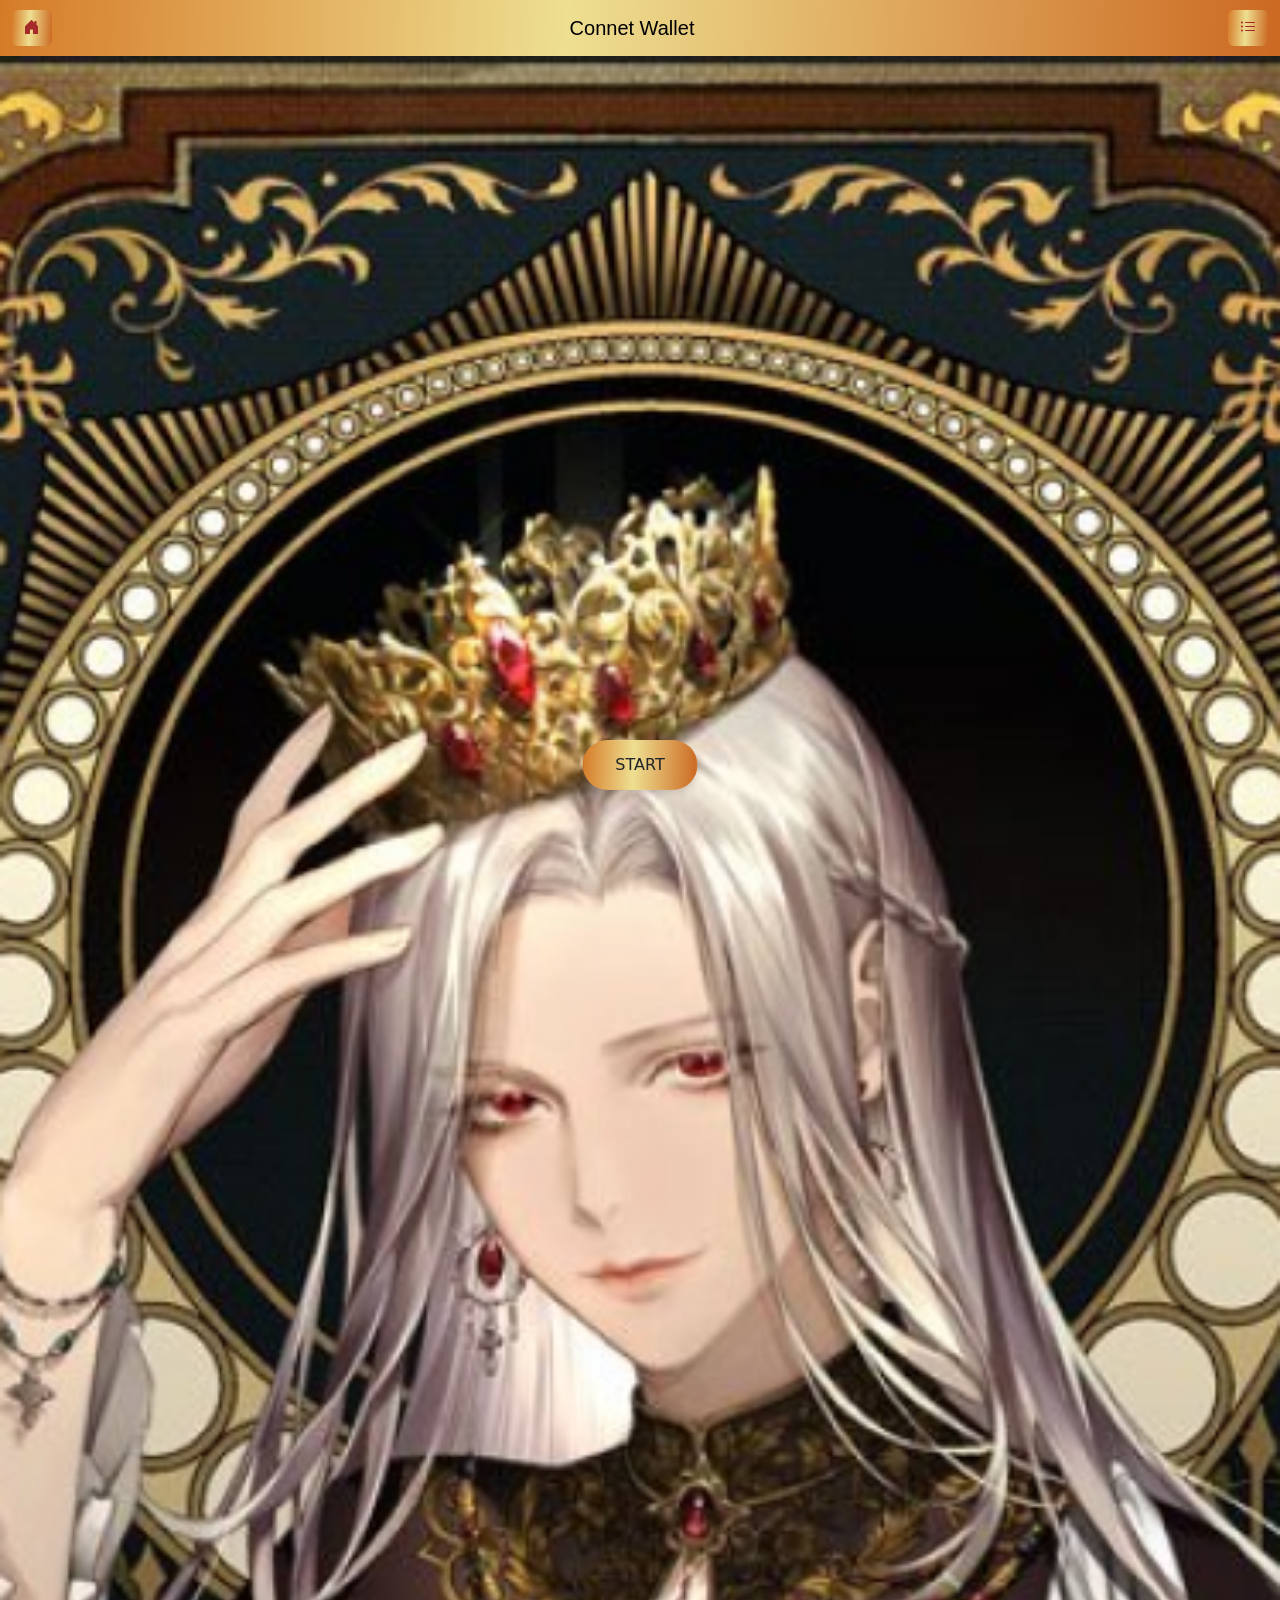
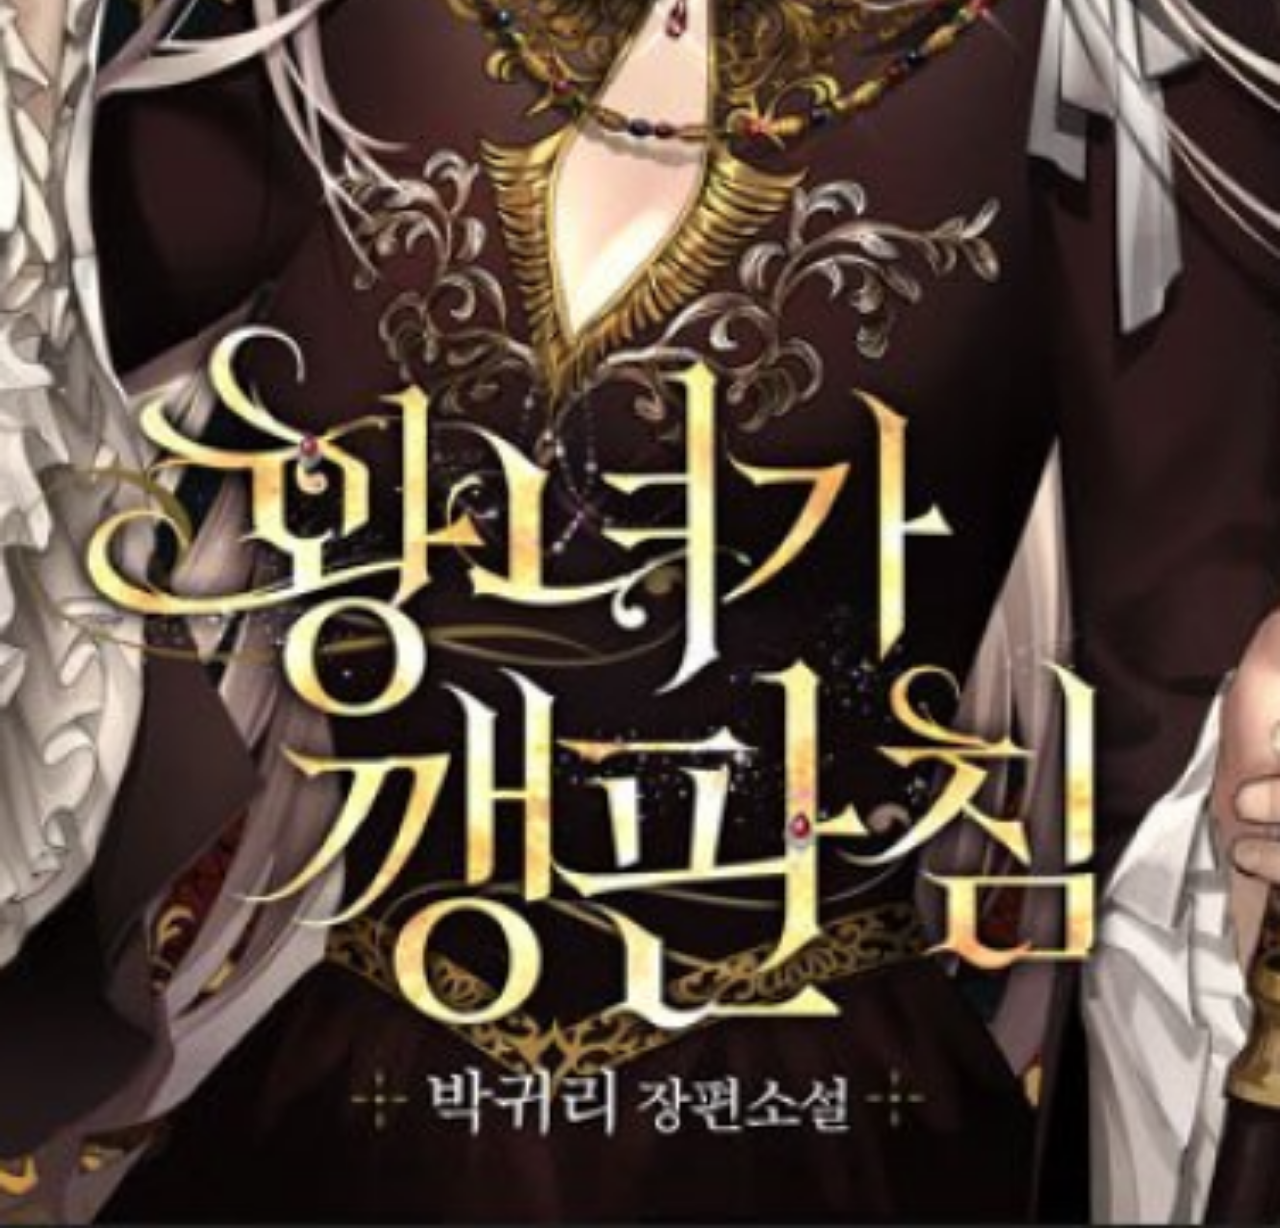
==== index.html @ 6d9bc55e "Add files via upload" ====
<!doctype html>
<html lang="en">

<head>
  <!-- Required meta tags -->
  <meta charset="utf-8">
  <meta name="viewport" content="width=device-width, initial-scale=1">

  <!-- My CSS -->
  <link rel="stylesheet" href="css/main.css">
  <link rel="stylesheet" href="css/root.css">
  <link rel="stylesheet" href="css/variables.css">

  <!-- Fonts -->
  <link href="http://fonts.cdnfonts.com/css/sedan-sc" rel="stylesheet">
  <link rel="preconnect" href="https://fonts.googleapis.com">
  <link rel="preconnect" href="https://fonts.gstatic.com" crossorigin>
  <link href="https://fonts.googleapis.com/css2?family=Sedgwick+Ave+Display&display=swap" rel="stylesheet">
  <link rel="preconnect" href="https://fonts.gstatic.com" crossorigin>
  <link href="https://fonts.googleapis.com/css2?family=Inter:wght@100;200;300;400;500;600;700;800;900&display=swap"
    rel="stylesheet">


  <!-- Bootstrap Icons -->
  <link rel="stylesheet" href="https://cdn.jsdelivr.net/npm/bootstrap-icons@1.5.0/font/bootstrap-icons.css">

  <!-- Bootstrap CSS -->
  <link href="https://cdn.jsdelivr.net/npm/bootstrap@5.1.0/dist/css/bootstrap.min.css" rel="stylesheet"
    integrity="sha384-KyZXEAg3QhqLMpG8r+8fhAXLRk2vvoC2f3B09zVXn8CA5QIVfZOJ3BCsw2P0p/We" crossorigin="anonymous">

  <title>Hello, world!</title>
</head>

<body>
  <!-- Navbar -->
  <nav class="navbar navbar-light bg-light">
    <div class="container-fluid">
      <!-- Button Home -->
      <a href="index.html"><button class="btn btn-primary bi bi-house-door-fill" type="submit" id="home"></button></a>

      <a class="navbar-brand caption" href="#">Connet Wallet</a>

      <!-- Button Menu -->
      <button class="btn btn-primary bi bi-list-ul" type="button" data-bs-toggle="offcanvas"
        data-bs-target="#offcanvasRight" aria-controls="offcanvasRight" id="menu"></button>

      <div class="offcanvas offcanvas-end" tabindex="-1" id="offcanvasRight" aria-labelledby="offcanvasRightLabel">
        <div class="offcanvas-header">
          <h5 id="offcanvasRightLabel">Menu</h5>
          <button type="button" class="btn-close text-reset" data-bs-dismiss="offcanvas" aria-label="Close"></button>
        </div>

        <!-- Offcanvas Body -->
        <div class="offcanvas-body body">
          <div>
            <p class="bi bi-person-fill"> Account</p>
            <p class="bi bi-gear-fill"> Setting</p>
          </div>
          <!-- <div class="offcanvas-body body">
        </div> -->
        </div>
      </div>
  </nav>
  <!-- End of Navbar -->

  <!-- Background -->
  <img src="assets/images/background.png" alt="background">
  <!-- End of Background -->

  <!-- Container  -->
  <!-- <img src="assets/images/background.png" alt="Snow"> -->
  <div class="container">
    <a href="second-page.html"><button class="btn start">START</button></a>

  </div>
  <!-- End of Container Background -->










  <!-- Optional JavaScript; choose one of the two! -->

  <!-- Option 1: Bootstrap Bundle with Popper -->
  <script src="https://cdn.jsdelivr.net/npm/bootstrap@5.1.0/dist/js/bootstrap.bundle.min.js"
    integrity="sha384-U1DAWAznBHeqEIlVSCgzq+c9gqGAJn5c/t99JyeKa9xxaYpSvHU5awsuZVVFIhvj"
    crossorigin="anonymous"></script>

  <!-- Option 2: Separate Popper and Bootstrap JS -->
  <!--
    <script src="https://cdn.jsdelivr.net/npm/@popperjs/core@2.9.3/dist/umd/popper.min.js" integrity="sha384-eMNCOe7tC1doHpGoWe/6oMVemdAVTMs2xqW4mwXrXsW0L84Iytr2wi5v2QjrP/xp" crossorigin="anonymous"></script>
    <script src="https://cdn.jsdelivr.net/npm/bootstrap@5.1.0/dist/js/bootstrap.min.js" integrity="sha384-cn7l7gDp0eyniUwwAZgrzD06kc/tftFf19TOAs2zVinnD/C7E91j9yyk5//jjpt/" crossorigin="anonymous"></script>
    -->
</body>

</html>
---- css/main.css ----
:root {
  --bs-blue: #0d6efd;
  --bs-indigo: #6610f2;
  --bs-purple: #6f42c1;
  --bs-pink: #d63384;
  --bs-red: #dc3545;
  --bs-orange: #fd7e14;
  --bs-yellow: #ffc107;
  --bs-green: #198754;
  --bs-teal: #20c997;
  --bs-cyan: #0dcaf0;
  --bs-white: #fff;
  --bs-gray: #6c757d;
  --bs-gray-dark: #343a40;
  --bs-primary: #0d6efd;
  --bs-secondary: #6c757d;
  --bs-success: #198754;
  --bs-info: #0dcaf0;
  --bs-warning: #ffc107;
  --bs-danger: #dc3545;
  --bs-light: #f8f9fa;
  --bs-dark: #212529;
  --bs-gold: gold;
  --bs-font-sedan: 'Sedan SC', sans-serif;
  --bs-font-inter: 'Inter', sans-serif;
  --bs-gradient: linear-gradient(92.79deg, #D57A27 -0.44%, #EEDF91 44.29%, #CC6A23 99.42%);
  --bs-gradient-button: linear-gradient(92.79deg, #D57A27 -0.44%, #EEDF91 44.29%, #CC6A23 99.42%);
  --bs-brown: brown;
}

body {
  width: 100%;
  height: 100%;
}

.navbar {
  background: var(--bs-gradient-button) !important;
}

.navbar #home, .navbar #menu {
  background: var(--bs-gradient-button);
  border: none;
  color: brown;
}

.caption {
  font-family: var(--bs-font-sedan);
}

.offcanvas {
  background: rgba(181, 96, 49, 0.85) !important;
  font-family: var(--bs-font-inter);
}

.offcanvas h5 {
  color: var(--bs-white);
}

.offcanvas .body {
  color: var(--bs-white);
  font-size: 16px;
}

/* Make the image responsive */
img {
  width: 100%;
  height: auto;
  position: relative;
}

/* Style the button and place it in the middle of the container/image */
.start {
  width: 115px;
  height: 50px;
  position: absolute;
  font-family: "Sedgwick Ave Display", cursive;
  top: 85%;
  left: 50%;
  -webkit-filter: drop-shadow(0px 2px 4px rgba(105, 96, 101, 0.3)) !important;
          filter: drop-shadow(0px 2px 4px rgba(105, 96, 101, 0.3)) !important;
  -webkit-transform: translate(-50%, -50%);
          transform: translate(-50%, -50%);
  -ms-transform: translate(-50%, -50%);
  background: var(--bs-gradient-button);
  color: white;
  font-size: 16px;
  padding: 12px 24px;
  border: none;
  cursor: pointer;
  border-radius: 50px !important;
}

.container-box {
  width: 100%;
  height: 200px;
  border-style: ridge;
}
/*# sourceMappingURL=main.css.map */
---- css/root.css ----
:root {
  --bs-blue: #0d6efd;
  --bs-indigo: #6610f2;
  --bs-purple: #6f42c1;
  --bs-pink: #d63384;
  --bs-red: #dc3545;
  --bs-orange: #fd7e14;
  --bs-yellow: #ffc107;
  --bs-green: #198754;
  --bs-teal: #20c997;
  --bs-cyan: #0dcaf0;
  --bs-white: #fff;
  --bs-gray: #6c757d;
  --bs-gray-dark: #343a40;
  --bs-brown: brown;
  --bs-primary: #0d6efd;
  --bs-secondary: #6c757d;
  --bs-success: #198754;
  --bs-info: #0dcaf0;
  --bs-warning: #ffc107;
  --bs-danger: #dc3545;
  --bs-light: #f8f9fa;
  --bs-dark: #212529;
  --bs-gold: gold;
  --bs-font-sedan: 'Sedan SC', sans-serif;
  --bs-font-inter: 'Inter', sans-serif;
  --bs-gradient: linear-gradient(92.79deg, #D57A27 -0.44%, #EEDF91 44.29%, #CC6A23 99.42%);
  --bs-gradient-button: linear-gradient(92.79deg, #D57A27 -0.44%, #EEDF91 44.29%, #CC6A23 99.42%);
}
/*# sourceMappingURL=root.css.map */
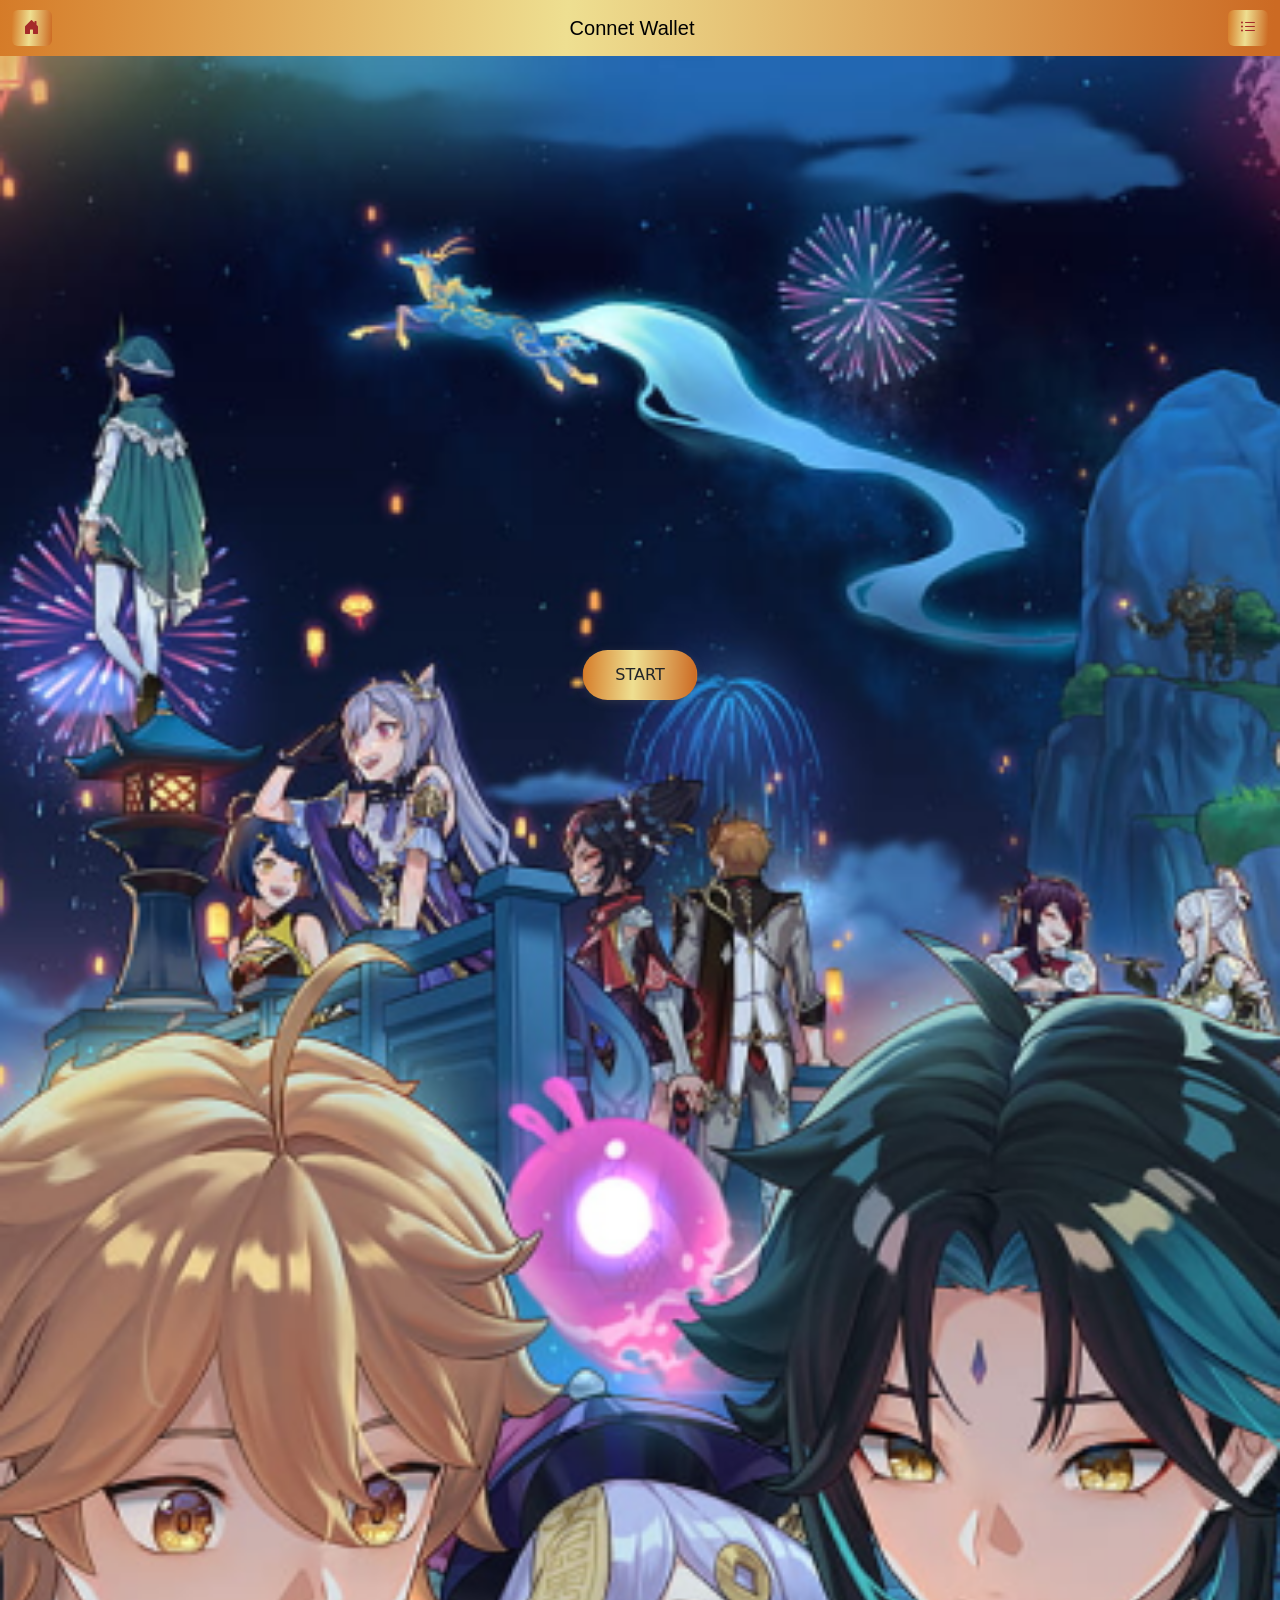
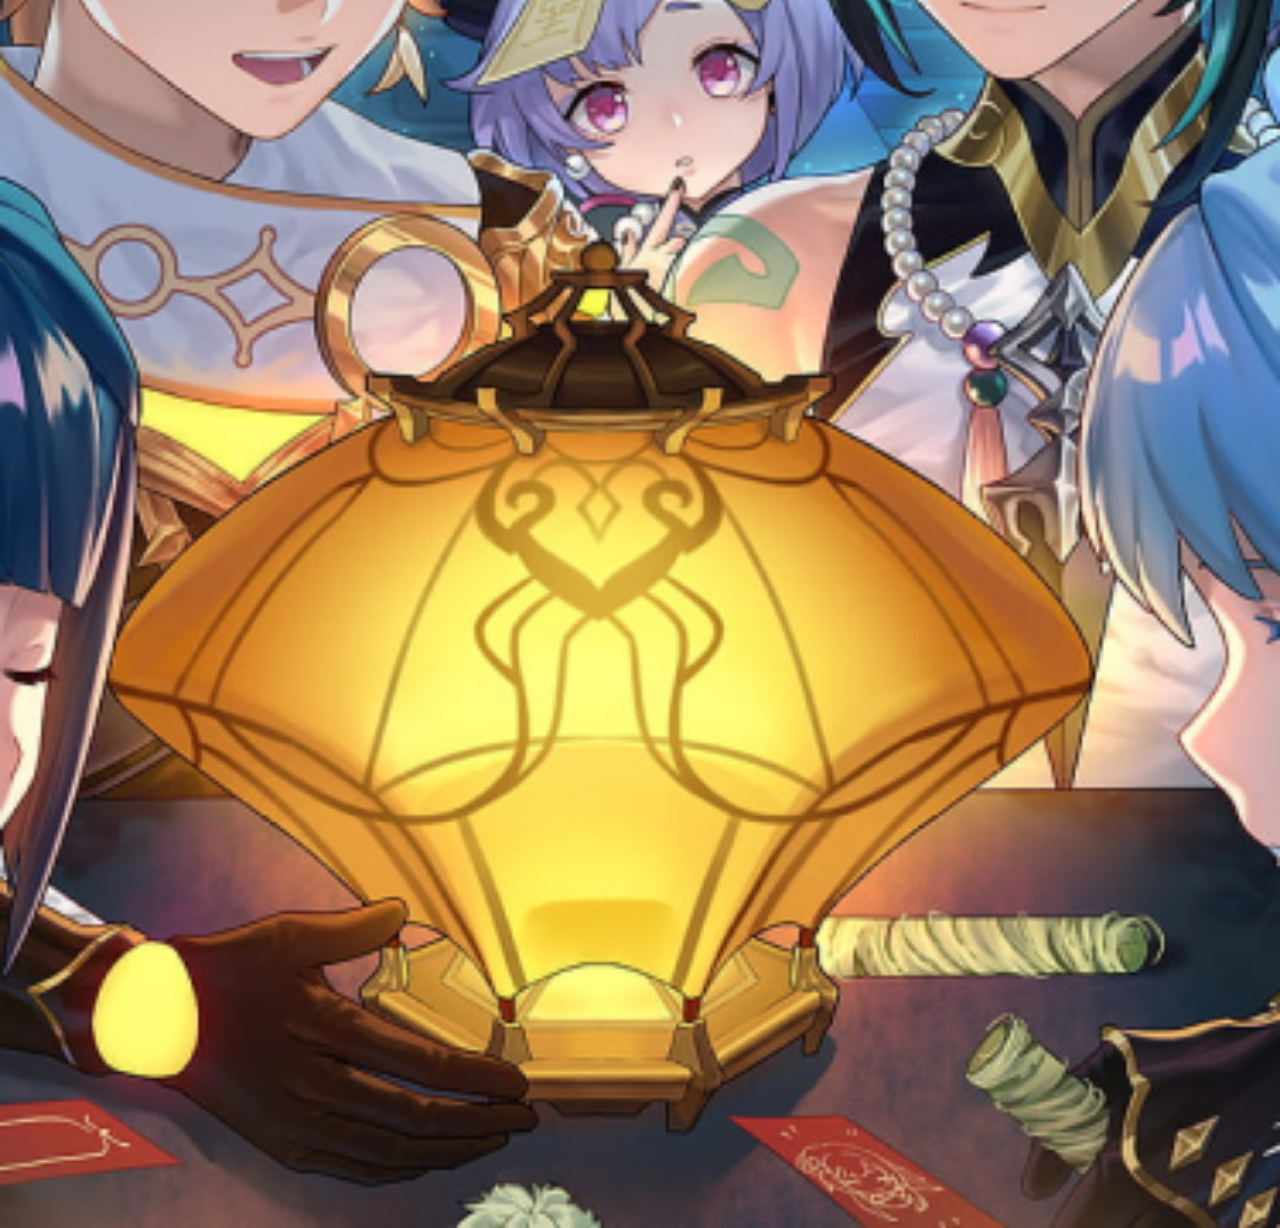
==== commit 110371fb: "Add files via upload" ====
--- a/index.html
+++ b/index.html
@@ -67,11 +67,9 @@
   <img src="assets/images/background.png" alt="background">
   <!-- End of Background -->
 
-  <!-- Container  -->
-  <!-- <img src="assets/images/background.png" alt="Snow"> -->
+  <!-- Container Button Start -->
   <div class="container">
     <a href="second-page.html"><button class="btn start">START</button></a>
-
   </div>
   <!-- End of Container Background -->
 
--- a/css/main.css
+++ b/css/main.css
@@ -12,6 +12,7 @@
   --bs-white: #fff;
   --bs-gray: #6c757d;
   --bs-gray-dark: #343a40;
+  --bs-brown: brown;
   --bs-primary: #0d6efd;
   --bs-secondary: #6c757d;
   --bs-success: #198754;
@@ -20,44 +21,42 @@
   --bs-danger: #dc3545;
   --bs-light: #f8f9fa;
   --bs-dark: #212529;
-  --bs-gold: gold;
-  --bs-font-sedan: 'Sedan SC', sans-serif;
-  --bs-font-inter: 'Inter', sans-serif;
-  --bs-gradient: linear-gradient(92.79deg, #D57A27 -0.44%, #EEDF91 44.29%, #CC6A23 99.42%);
-  --bs-gradient-button: linear-gradient(92.79deg, #D57A27 -0.44%, #EEDF91 44.29%, #CC6A23 99.42%);
-  --bs-brown: brown;
 }
 
 body {
   width: 100%;
   height: 100%;
+  font-family: "Inter", sans-serif;
+  color: #fff;
+  background: #25477D !important;
 }
 
 .navbar {
-  background: var(--bs-gradient-button) !important;
+  background: linear-gradient(92.79deg, #D57A27 -0.44%, #EEDF91 44.29%, #CC6A23 99.42%) !important;
 }
 
-.navbar #home, .navbar #menu {
-  background: var(--bs-gradient-button);
+.navbar #home,
+.navbar #menu {
+  background: linear-gradient(92.79deg, #D57A27 -0.44%, #EEDF91 44.29%, #CC6A23 99.42%);
   border: none;
   color: brown;
 }
 
 .caption {
-  font-family: var(--bs-font-sedan);
+  font-family: "Sedan SC", sans-serif;
 }
 
 .offcanvas {
   background: rgba(181, 96, 49, 0.85) !important;
-  font-family: var(--bs-font-inter);
+  font-family: "Inter", sans-serif;
 }
 
 .offcanvas h5 {
-  color: var(--bs-white);
+  color: #fff;
 }
 
 .offcanvas .body {
-  color: var(--bs-white);
+  color: #fff;
   font-size: 16px;
 }
 
@@ -68,20 +67,20 @@
   position: relative;
 }
 
-/* Style the button and place it in the middle of the container/image */
+/* Style the button and place it in the middle of the container or image */
 .start {
   width: 115px;
   height: 50px;
   position: absolute;
   font-family: "Sedgwick Ave Display", cursive;
-  top: 85%;
+  top: 75%;
   left: 50%;
   -webkit-filter: drop-shadow(0px 2px 4px rgba(105, 96, 101, 0.3)) !important;
           filter: drop-shadow(0px 2px 4px rgba(105, 96, 101, 0.3)) !important;
   -webkit-transform: translate(-50%, -50%);
           transform: translate(-50%, -50%);
   -ms-transform: translate(-50%, -50%);
-  background: var(--bs-gradient-button);
+  background: linear-gradient(92.79deg, #D57A27 -0.44%, #EEDF91 44.29%, #CC6A23 99.42%);
   color: white;
   font-size: 16px;
   padding: 12px 24px;
@@ -91,8 +90,52 @@
 }
 
 .container-box {
-  width: 100%;
-  height: 200px;
-  border-style: ridge;
+  width: 85%;
+  height: 255px;
+  background: #25477D;
+  -webkit-box-shadow: 0px 3px 4px rgba(0, 0, 0, 0.25);
+          box-shadow: 0px 3px 4px rgba(0, 0, 0, 0.25);
+  border-radius: 10px;
+  margin-top: 20%;
+  margin-bottom: 20%;
+  margin-left: 7%;
 }
-/*# sourceMappingURL=main.css.map */
+
+.container-box h3,
+.container-box .form-select {
+  margin-left: 6%;
+}
+
+.container-box h3 {
+  padding-top: 20px;
+  padding-bottom: 10px;
+  font-weight: bold;
+}
+
+.container-box .form-select {
+  width: 235px !important;
+  border-color: #212529;
+}
+
+.fight {
+  width: 120px;
+  height: 55px;
+  position: absolute;
+  font-family: "Sedgwick Ave Display", cursive;
+  font-weight: 500;
+  top: 75%;
+  left: 50%;
+  -webkit-box-shadow: 0px 3px 4px rgba(0, 0, 0, 0.25);
+          box-shadow: 0px 3px 4px rgba(0, 0, 0, 0.25);
+  -webkit-transform: translate(-50%, -50%);
+          transform: translate(-50%, -50%);
+  -ms-transform: translate(-50%, -50%);
+  background: #25477D;
+  color: white;
+  font-size: 16px;
+  padding: 12px 24px;
+  border: none;
+  cursor: pointer;
+  border-radius: 15px !important;
+}
+/*# sourceMappingURL=main.css.map */
--- a/css/root.css
+++ b/css/root.css
@@ -21,10 +21,5 @@
   --bs-danger: #dc3545;
   --bs-light: #f8f9fa;
   --bs-dark: #212529;
-  --bs-gold: gold;
-  --bs-font-sedan: 'Sedan SC', sans-serif;
-  --bs-font-inter: 'Inter', sans-serif;
-  --bs-gradient: linear-gradient(92.79deg, #D57A27 -0.44%, #EEDF91 44.29%, #CC6A23 99.42%);
-  --bs-gradient-button: linear-gradient(92.79deg, #D57A27 -0.44%, #EEDF91 44.29%, #CC6A23 99.42%);
 }
 /*# sourceMappingURL=root.css.map */
--- a/css/variables.css
+++ b/css/variables.css
@@ -0,0 +1 @@
+/* No CSS *//*# sourceMappingURL=variables.css.map */
